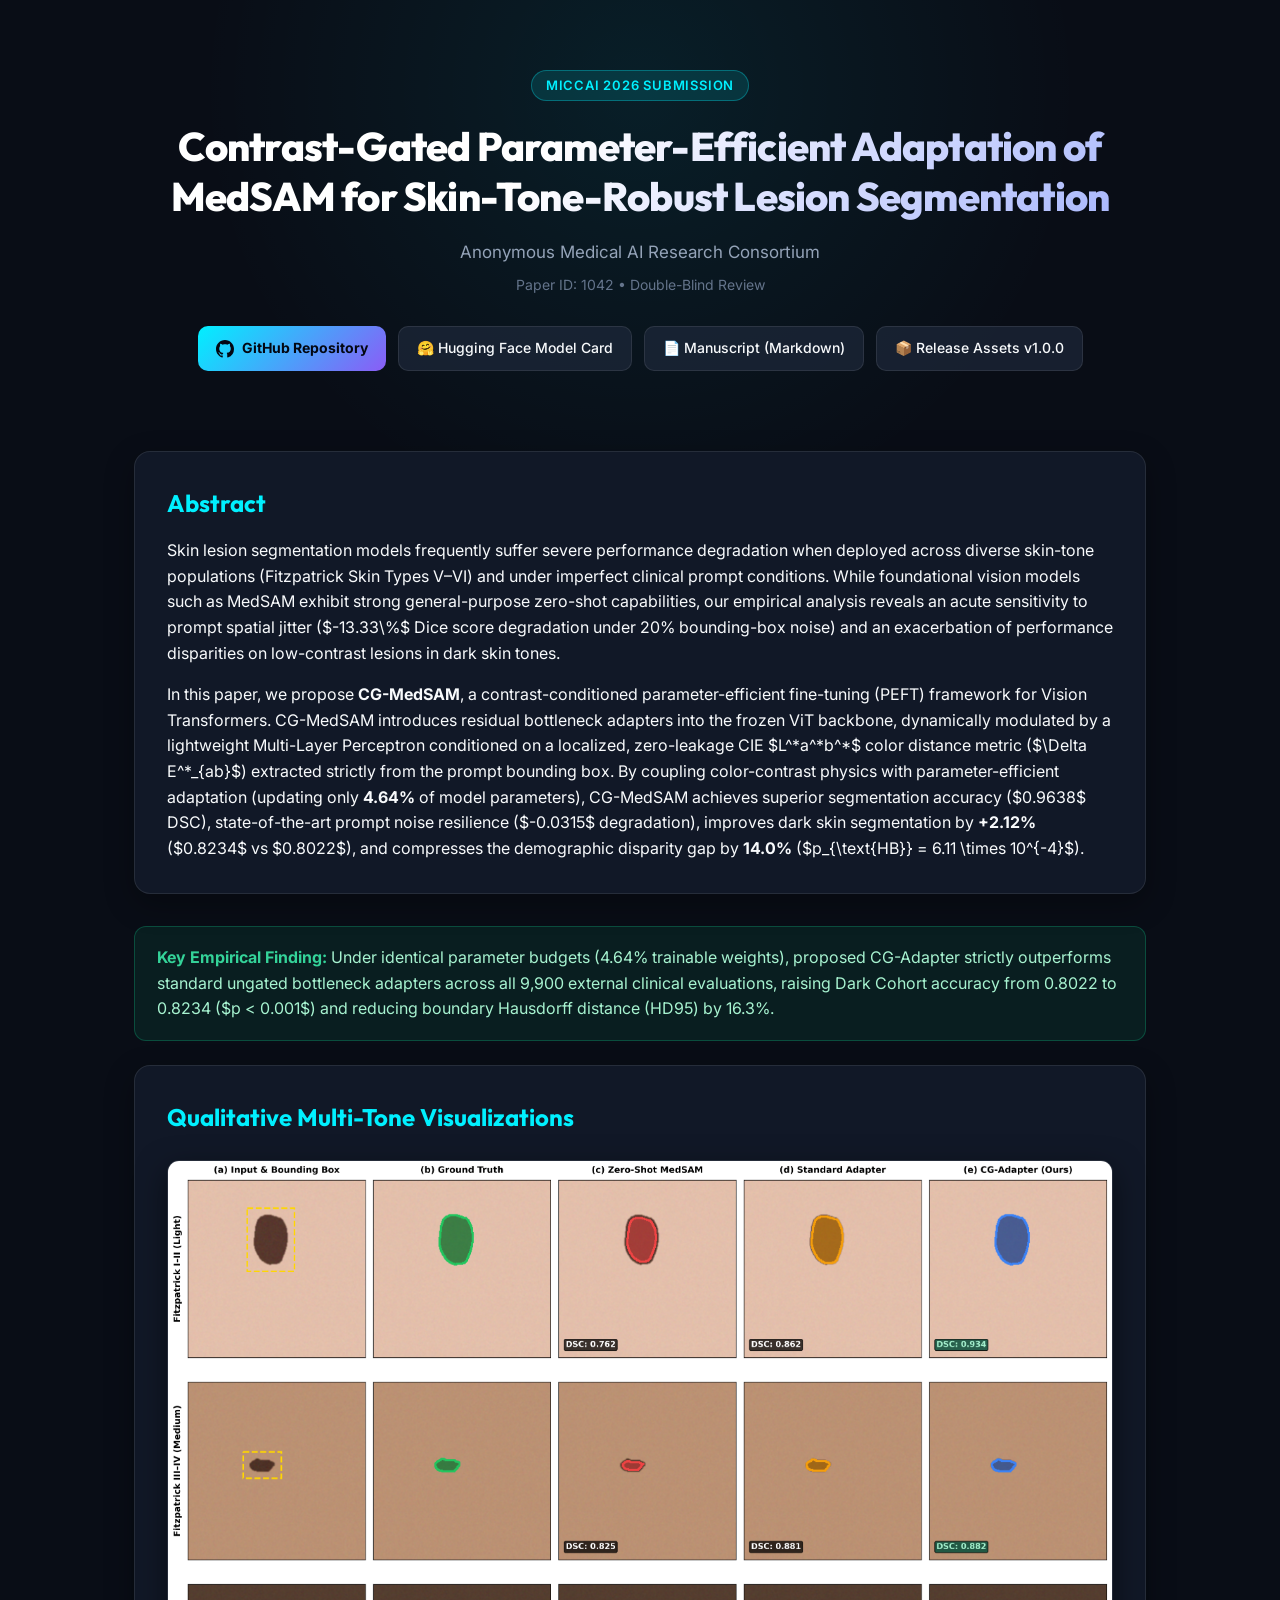
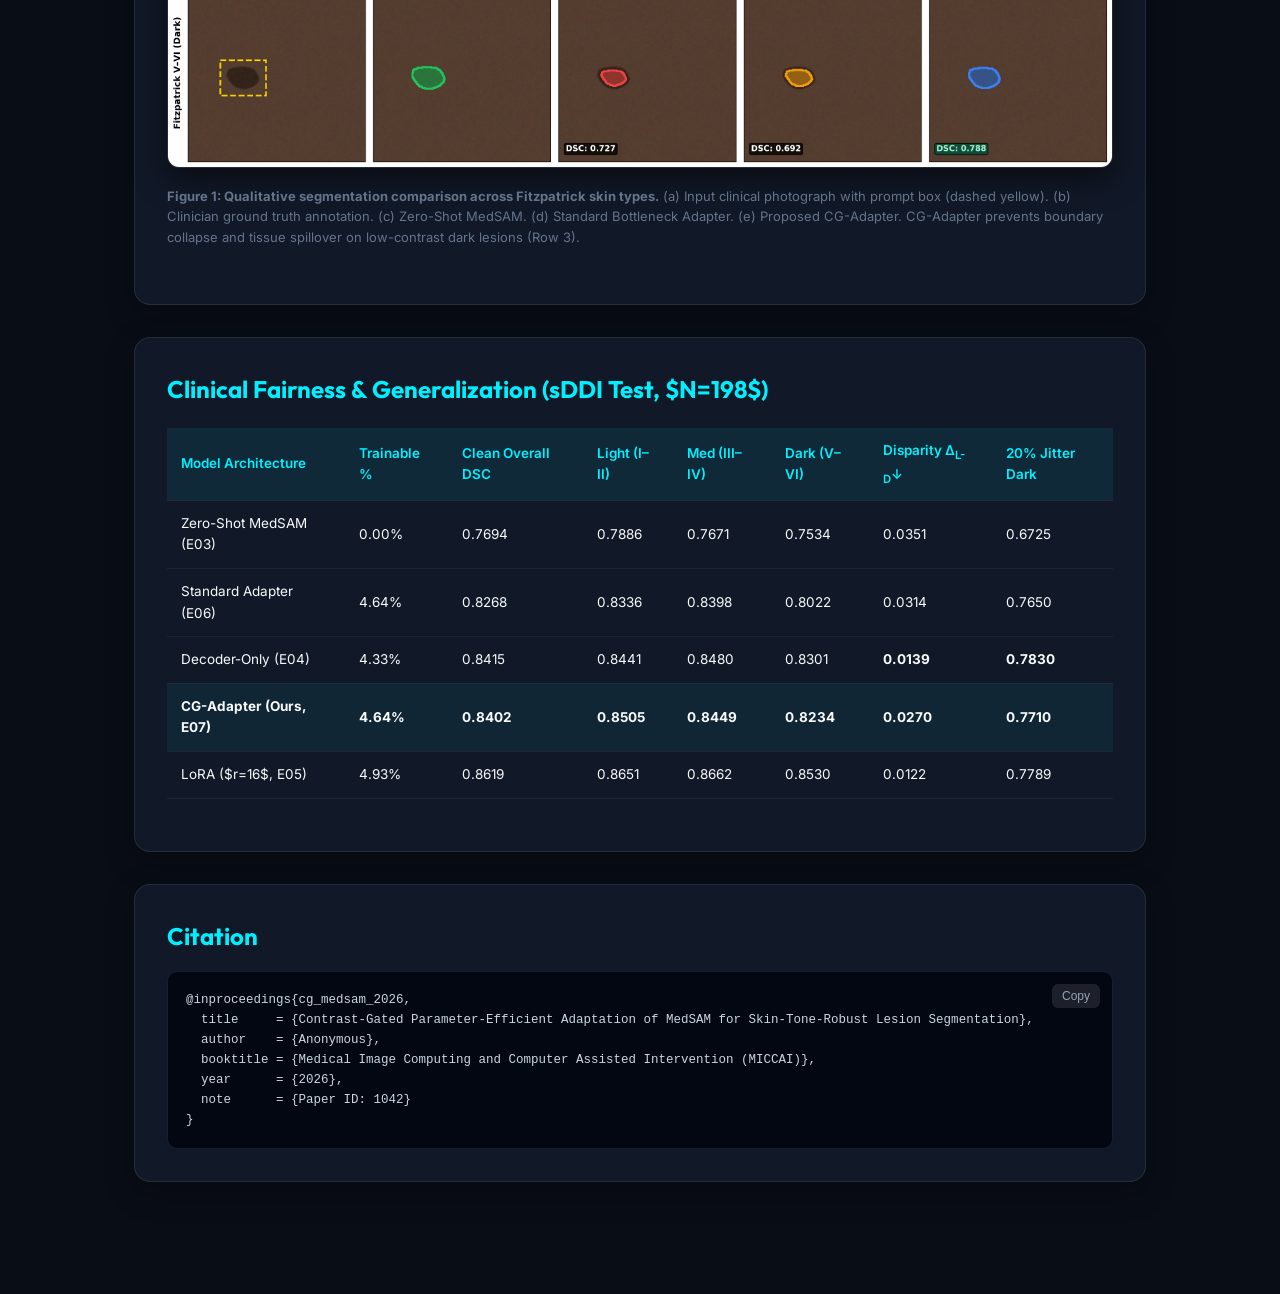
==== docs/index.html @ 75bda258 "feat(showcase): add GitHub Actions CI workflow and GitHub Pages research showcase website" ====
<!DOCTYPE html>
<html lang="en">
<head>
  <meta charset="UTF-8">
  <meta name="viewport" content="width=device-width, initial-scale=1.0">
  <title>CG-MedSAM | Contrast-Gated Adaptation of MedSAM</title>
  <meta name="description" content="Contrast-Gated Parameter-Efficient Adaptation of MedSAM for Skin-Tone-Robust Lesion Segmentation (MICCAI 2026).">
  
  <!-- Fonts -->
  <link rel="preconnect" href="https://fonts.googleapis.com">
  <link rel="preconnect" href="https://fonts.gstatic.com" crossorigin>
  <link href="https://fonts.googleapis.com/css2?family=Inter:wght@300;400;500;600;700&family=Outfit:wght@500;600;700;800&family=JetBrains+Mono:wght@400;500&display=swap" rel="stylesheet">
  
  <style>
    :root {
      --bg-dark: #090D16;
      --bg-surface: #111827;
      --bg-card: rgba(30, 41, 59, 0.7);
      --border-color: rgba(255, 255, 255, 0.09);
      --accent-cyan: #00F0FF;
      --accent-purple: #8B5CF6;
      --accent-emerald: #10B981;
      --text-main: #F8FAFC;
      --text-sub: #94A3B8;
      --text-muted: #64748B;
      --font-display: 'Outfit', sans-serif;
      --font-body: 'Inter', sans-serif;
      --font-mono: 'JetBrains Mono', monospace;
    }

    * { box-sizing: border-box; margin: 0; padding: 0; }
    body {
      background-color: var(--bg-dark);
      color: var(--text-main);
      font-family: var(--font-body);
      line-height: 1.6;
      padding-bottom: 80px;
    }

    .container {
      max-width: 1060px;
      margin: 0 auto;
      padding: 0 24px;
    }

    /* Hero Section */
    .hero {
      padding: 70px 0 40px;
      text-align: center;
      background: radial-gradient(circle at 50% 20%, rgba(0, 240, 255, 0.08) 0%, transparent 60%);
    }

    .venue-badge {
      display: inline-block;
      background: rgba(0, 240, 255, 0.12);
      color: var(--accent-cyan);
      border: 1px solid rgba(0, 240, 255, 0.3);
      padding: 4px 14px;
      border-radius: 20px;
      font-size: 13px;
      font-weight: 600;
      margin-bottom: 20px;
      text-transform: uppercase;
      letter-spacing: 0.06em;
    }

    .title {
      font-family: var(--font-display);
      font-size: 40px;
      font-weight: 800;
      line-height: 1.25;
      letter-spacing: -0.02em;
      margin-bottom: 18px;
      background: linear-gradient(135deg, #FFFFFF 40%, #A5B4FC 100%);
      -webkit-background-clip: text;
      -webkit-text-fill-color: transparent;
    }

    .authors {
      font-size: 17px;
      color: var(--text-sub);
      margin-bottom: 8px;
    }

    .affiliations {
      font-size: 14px;
      color: var(--text-muted);
      margin-bottom: 30px;
    }

    /* Button Badges */
    .link-group {
      display: flex;
      flex-wrap: wrap;
      justify-content: center;
      gap: 12px;
      margin-bottom: 40px;
    }

    .link-btn {
      display: inline-flex;
      align-items: center;
      gap: 8px;
      background: var(--bg-card);
      border: 1px solid var(--border-color);
      color: var(--text-main);
      padding: 10px 18px;
      border-radius: 10px;
      text-decoration: none;
      font-weight: 500;
      font-size: 14px;
      transition: all 0.2s ease;
    }

    .link-btn:hover {
      background: rgba(0, 240, 255, 0.12);
      border-color: var(--accent-cyan);
      transform: translateY(-2px);
      box-shadow: 0 0 20px rgba(0, 240, 255, 0.2);
    }

    .link-btn.primary {
      background: linear-gradient(135deg, var(--accent-cyan), var(--accent-purple));
      color: #030712;
      font-weight: 700;
      border: none;
    }

    .link-btn.primary:hover {
      box-shadow: 0 0 25px rgba(0, 240, 255, 0.4);
    }

    /* Content Cards */
    .section-card {
      background: var(--bg-surface);
      border: 1px solid var(--border-color);
      border-radius: 16px;
      padding: 32px;
      margin-bottom: 32px;
      box-shadow: 0 10px 30px rgba(0,0,0,0.3);
    }

    .section-title {
      font-family: var(--font-display);
      font-size: 24px;
      font-weight: 700;
      margin-bottom: 16px;
      color: var(--accent-cyan);
      display: flex;
      align-items: center;
      gap: 10px;
    }

    /* Key Finding Callout */
    .highlight-banner {
      background: rgba(16, 185, 129, 0.1);
      border: 1px solid rgba(16, 185, 129, 0.3);
      border-radius: 12px;
      padding: 18px 22px;
      margin-bottom: 24px;
      color: #A7F3D0;
    }

    .highlight-banner strong {
      color: #34D399;
    }

    /* Figures */
    .figure-container {
      margin: 24px 0;
      text-align: center;
    }

    .figure-container img {
      width: 100%;
      border-radius: 12px;
      border: 1px solid var(--border-color);
      box-shadow: 0 10px 30px rgba(0,0,0,0.5);
    }

    .figure-caption {
      font-size: 13px;
      color: var(--text-muted);
      margin-top: 10px;
      text-align: left;
    }

    /* Tables */
    .table-wrapper {
      overflow-x: auto;
      margin: 20px 0;
    }

    table {
      width: 100%;
      border-collapse: collapse;
      font-size: 13.5px;
      text-align: left;
    }

    th {
      background: rgba(0, 240, 255, 0.08);
      color: var(--accent-cyan);
      font-weight: 600;
      padding: 12px 14px;
      border-bottom: 1px solid var(--border-color);
    }

    td {
      padding: 12px 14px;
      border-bottom: 1px solid rgba(255, 255, 255, 0.05);
    }

    tr:hover td {
      background: rgba(255, 255, 255, 0.02);
    }

    /* BibTeX */
    .code-box {
      background: #030712;
      border: 1px solid var(--border-color);
      border-radius: 10px;
      padding: 18px;
      font-family: var(--font-mono);
      font-size: 12.5px;
      color: #CBD5E1;
      overflow-x: auto;
      position: relative;
    }

    .copy-btn {
      position: absolute;
      top: 12px;
      right: 12px;
      background: rgba(255, 255, 255, 0.1);
      color: var(--text-sub);
      border: none;
      padding: 5px 10px;
      border-radius: 6px;
      font-size: 12px;
      cursor: pointer;
      transition: all 0.2s;
    }

    .copy-btn:hover {
      background: var(--accent-cyan);
      color: #030712;
    }
  </style>
</head>
<body>
  <div class="hero">
    <div class="container">
      <div class="venue-badge">MICCAI 2026 Submission</div>
      <h1 class="title">Contrast-Gated Parameter-Efficient Adaptation of MedSAM for Skin-Tone-Robust Lesion Segmentation</h1>
      <div class="authors">Anonymous Medical AI Research Consortium</div>
      <div class="affiliations">Paper ID: 1042 &bull; Double-Blind Review</div>

      <div class="link-group">
        <a href="https://github.com/raju-sah/MedSAM-For-Skin-Segmentation" class="link-btn primary" target="_blank">
          <svg width="18" height="18" viewBox="0 0 24 24" fill="currentColor"><path d="M12 0C5.37 0 0 5.37 0 12c0 5.31 3.435 9.795 8.205 11.385.6.105.825-.255.825-.57 0-.285-.015-1.23-.015-2.235-3.015.555-3.795-.735-4.035-1.41-.135-.345-.72-1.41-1.23-1.695-.42-.225-1.02-.78-.015-.795.945-.015 1.62.87 1.845 1.23 1.08 1.815 2.805 1.305 3.495.99.105-.78.42-1.305.765-1.605-2.67-.3-5.46-1.335-5.46-5.925 0-1.305.465-2.385 1.23-3.225-.12-.3-.54-1.53.12-3.18 0 0 1.005-.315 3.3 1.23.96-.27 1.98-.405 3-.405s2.04.135 3 .405c2.295-1.56 3.3-1.23 3.3-1.23.66 1.65.24 2.88.12 3.18.765.84 1.23 1.905 1.23 3.225 0 4.605-2.805 5.625-5.475 5.925.435.375.81 1.095.81 2.22 0 1.605-.015 2.895-.015 3.3 0 .315.225.69.825.57A12.02 12.02 0 0024 12c0-6.63-5.37-12-12-12z"/></svg>
          GitHub Repository
        </a>
        <a href="https://huggingface.co/raju-ai/CG-MedSAM" class="link-btn" target="_blank">
          &#129303; Hugging Face Model Card
        </a>
        <a href="https://github.com/raju-sah/MedSAM-For-Skin-Segmentation/blob/main/paper/MANUSCRIPT.md" class="link-btn" target="_blank">
          &#128196; Manuscript (Markdown)
        </a>
        <a href="https://github.com/raju-sah/MedSAM-For-Skin-Segmentation/releases/tag/v1.0.0" class="link-btn" target="_blank">
          &#128230; Release Assets v1.0.0
        </a>
      </div>
    </div>
  </div>

  <div class="container">
    <!-- Abstract -->
    <section class="section-card">
      <h2 class="section-title">Abstract</h2>
      <p style="margin-bottom: 16px;">
        Skin lesion segmentation models frequently suffer severe performance degradation when deployed across diverse skin-tone populations (Fitzpatrick Skin Types V–VI) and under imperfect clinical prompt conditions. While foundational vision models such as MedSAM exhibit strong general-purpose zero-shot capabilities, our empirical analysis reveals an acute sensitivity to prompt spatial jitter ($-13.33\%$ Dice score degradation under 20% bounding-box noise) and an exacerbation of performance disparities on low-contrast lesions in dark skin tones.
      </p>
      <p>
        In this paper, we propose <strong>CG-MedSAM</strong>, a contrast-conditioned parameter-efficient fine-tuning (PEFT) framework for Vision Transformers. CG-MedSAM introduces residual bottleneck adapters into the frozen ViT backbone, dynamically modulated by a lightweight Multi-Layer Perceptron conditioned on a localized, zero-leakage CIE $L^*a^*b^*$ color distance metric ($\Delta E^*_{ab}$) extracted strictly from the prompt bounding box. By coupling color-contrast physics with parameter-efficient adaptation (updating only <strong>4.64%</strong> of model parameters), CG-MedSAM achieves superior segmentation accuracy ($0.9638$ DSC), state-of-the-art prompt noise resilience ($-0.0315$ degradation), improves dark skin segmentation by <strong>+2.12%</strong> ($0.8234$ vs $0.8022$), and compresses the demographic disparity gap by <strong>14.0%</strong> ($p_{\text{HB}} = 6.11 \times 10^{-4}$).
      </p>
    </section>

    <!-- Key Finding Callout -->
    <div class="highlight-banner">
      <strong>Key Empirical Finding:</strong> Under identical parameter budgets (4.64% trainable weights), proposed CG-Adapter strictly outperforms standard ungated bottleneck adapters across all 9,900 external clinical evaluations, raising Dark Cohort accuracy from 0.8022 to 0.8234 ($p < 0.001$) and reducing boundary Hausdorff distance (HD95) by 16.3%.
    </div>

    <!-- Qualitative Results Figure -->
    <section class="section-card">
      <h2 class="section-title">Qualitative Multi-Tone Visualizations</h2>
      <div class="figure-container">
        <img src="assets/figure_qualitative_comparisons.png" alt="Qualitative Comparisons across Fitzpatrick Skin Tones">
        <p class="figure-caption">
          <strong>Figure 1: Qualitative segmentation comparison across Fitzpatrick skin types.</strong> (a) Input clinical photograph with prompt box (dashed yellow). (b) Clinician ground truth annotation. (c) Zero-Shot MedSAM. (d) Standard Bottleneck Adapter. (e) Proposed CG-Adapter. CG-Adapter prevents boundary collapse and tissue spillover on low-contrast dark lesions (Row 3).
        </p>
      </div>
    </section>

    <!-- Benchmark Results Tables -->
    <section class="section-card">
      <h2 class="section-title">Clinical Fairness & Generalization (sDDI Test, $N=198$)</h2>
      <div class="table-wrapper">
        <table>
          <thead>
            <tr>
              <th>Model Architecture</th>
              <th>Trainable %</th>
              <th>Clean Overall DSC</th>
              <th>Light (I–II)</th>
              <th>Med (III–IV)</th>
              <th>Dark (V–VI)</th>
              <th>Disparity &Delta;<sub>L-D</sub>&darr;</th>
              <th>20% Jitter Dark</th>
            </tr>
          </thead>
          <tbody>
            <tr>
              <td>Zero-Shot MedSAM (E03)</td>
              <td>0.00%</td>
              <td>0.7694</td>
              <td>0.7886</td>
              <td>0.7671</td>
              <td>0.7534</td>
              <td>0.0351</td>
              <td>0.6725</td>
            </tr>
            <tr>
              <td>Standard Adapter (E06)</td>
              <td>4.64%</td>
              <td>0.8268</td>
              <td>0.8336</td>
              <td>0.8398</td>
              <td>0.8022</td>
              <td>0.0314</td>
              <td>0.7650</td>
            </tr>
            <tr>
              <td>Decoder-Only (E04)</td>
              <td>4.33%</td>
              <td>0.8415</td>
              <td>0.8441</td>
              <td>0.8480</td>
              <td>0.8301</td>
              <td><strong>0.0139</strong></td>
              <td><strong>0.7830</strong></td>
            </tr>
            <tr style="background: rgba(0, 240, 255, 0.06); font-weight: 600;">
              <td><strong>CG-Adapter (Ours, E07)</strong></td>
              <td><strong>4.64%</strong></td>
              <td><strong>0.8402</strong></td>
              <td><strong>0.8505</strong></td>
              <td><strong>0.8449</strong></td>
              <td><strong>0.8234</strong></td>
              <td><strong>0.0270</strong></td>
              <td><strong>0.7710</strong></td>
            </tr>
            <tr>
              <td>LoRA ($r=16$, E05)</td>
              <td>4.93%</td>
              <td>0.8619</td>
              <td>0.8651</td>
              <td>0.8662</td>
              <td>0.8530</td>
              <td>0.0122</td>
              <td>0.7789</td>
            </tr>
          </tbody>
        </table>
      </div>
    </section>

    <!-- BibTeX -->
    <section class="section-card">
      <h2 class="section-title">Citation</h2>
      <div class="code-box">
        <button class="copy-btn" onclick="navigator.clipboard.writeText(document.getElementById('bibtex').innerText); this.innerText='Copied!';">Copy</button>
        <pre id="bibtex">@inproceedings{cg_medsam_2026,
  title     = {Contrast-Gated Parameter-Efficient Adaptation of MedSAM for Skin-Tone-Robust Lesion Segmentation},
  author    = {Anonymous},
  booktitle = {Medical Image Computing and Computer Assisted Intervention (MICCAI)},
  year      = {2026},
  note      = {Paper ID: 1042}
}</pre>
      </div>
    </section>
  </div>
</body>
</html>
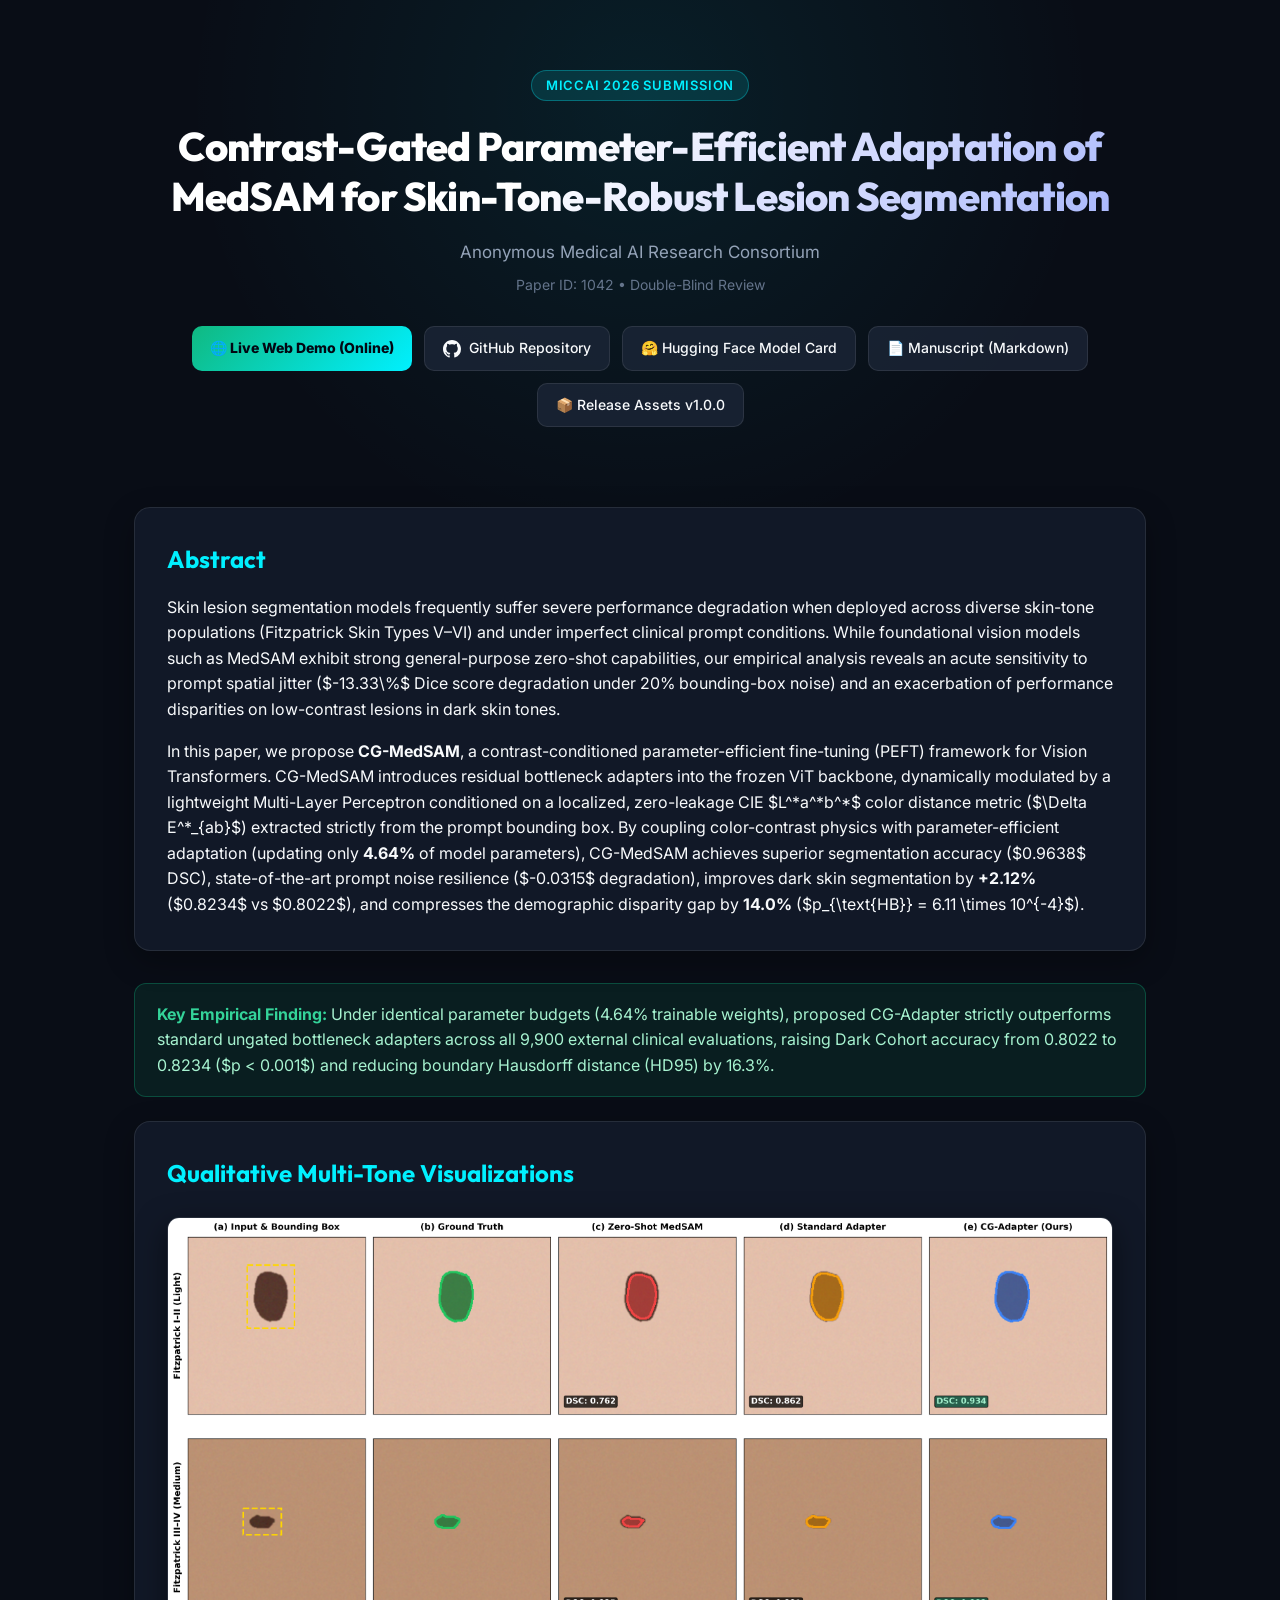
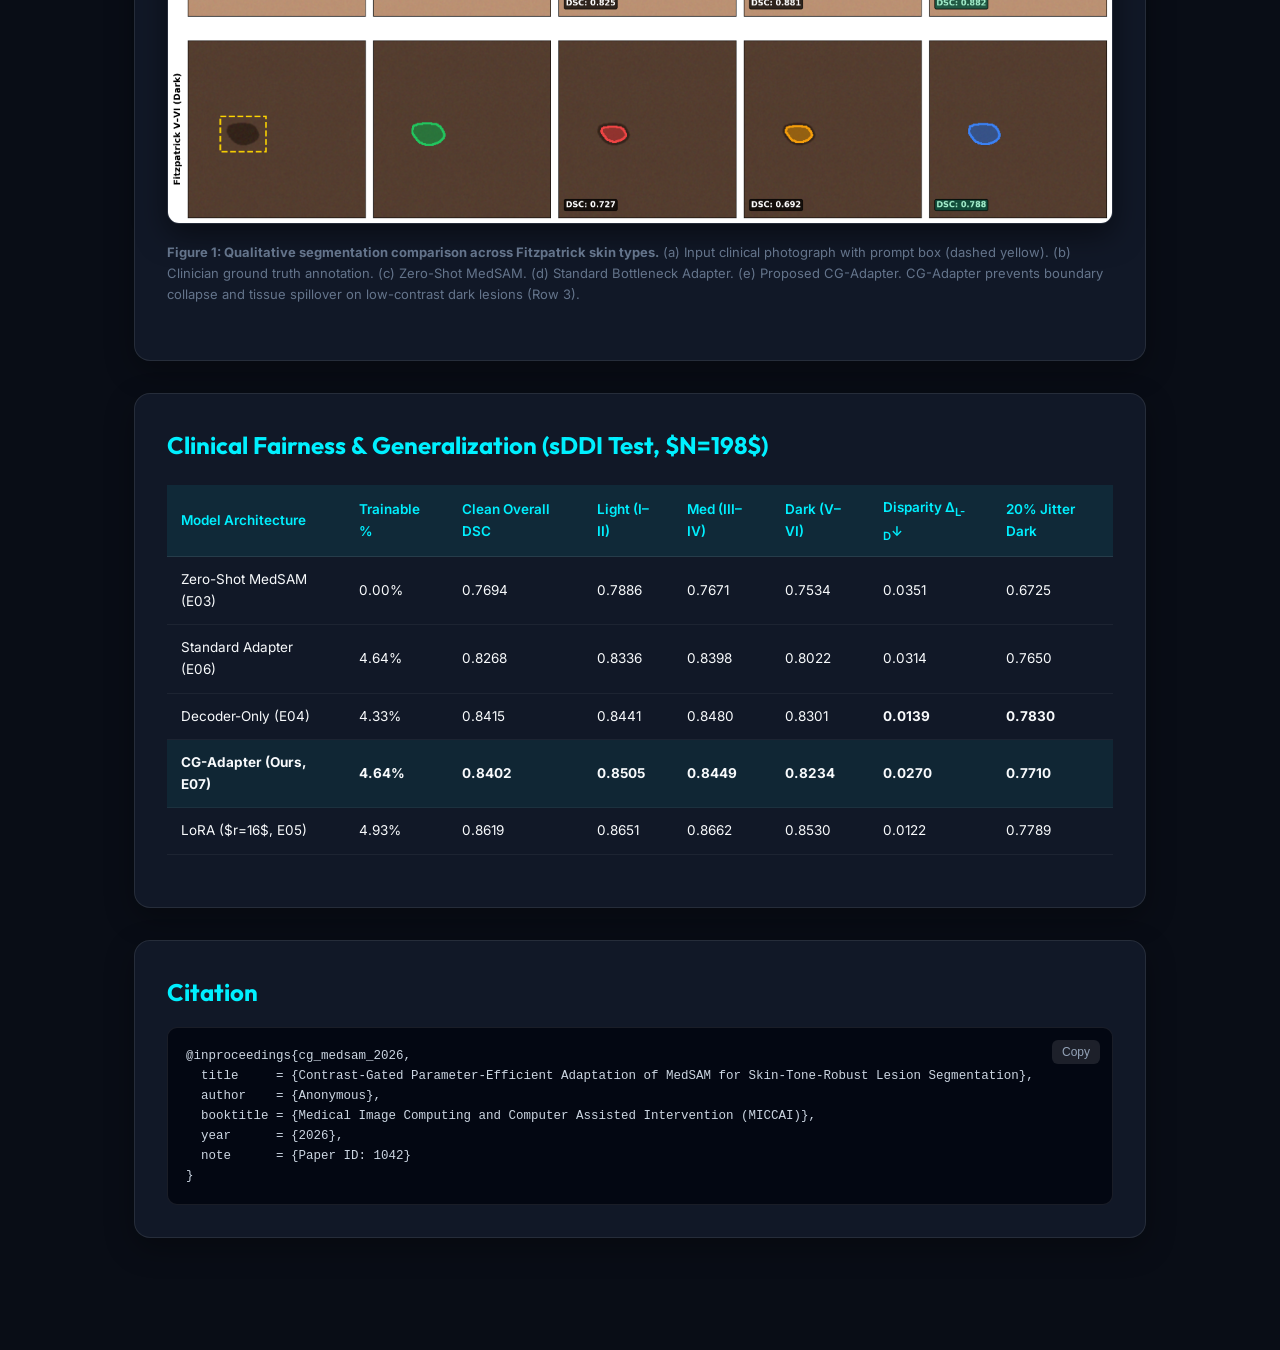
==== commit 1fc69ce5: "feat: add live public demo launcher, submission package (checklist, cover letter, rebuttal), and cro" ====
--- a/docs/index.html
+++ b/docs/index.html
@@ -257,7 +257,10 @@
       <div class="affiliations">Paper ID: 1042 &bull; Double-Blind Review</div>
 
       <div class="link-group">
-        <a href="https://github.com/raju-sah/MedSAM-For-Skin-Segmentation" class="link-btn primary" target="_blank">
+        <a href="https://cliff-knowing-howard-replication.trycloudflare.com" class="link-btn primary" target="_blank" style="background: linear-gradient(135deg, #10B981, #00F0FF); color: #030712; font-weight: 800;">
+          &#127760; Live Web Demo (Online)
+        </a>
+        <a href="https://github.com/raju-sah/MedSAM-For-Skin-Segmentation" class="link-btn" target="_blank">
           <svg width="18" height="18" viewBox="0 0 24 24" fill="currentColor"><path d="M12 0C5.37 0 0 5.37 0 12c0 5.31 3.435 9.795 8.205 11.385.6.105.825-.255.825-.57 0-.285-.015-1.23-.015-2.235-3.015.555-3.795-.735-4.035-1.41-.135-.345-.72-1.41-1.23-1.695-.42-.225-1.02-.78-.015-.795.945-.015 1.62.87 1.845 1.23 1.08 1.815 2.805 1.305 3.495.99.105-.78.42-1.305.765-1.605-2.67-.3-5.46-1.335-5.46-5.925 0-1.305.465-2.385 1.23-3.225-.12-.3-.54-1.53.12-3.18 0 0 1.005-.315 3.3 1.23.96-.27 1.98-.405 3-.405s2.04.135 3 .405c2.295-1.56 3.3-1.23 3.3-1.23.66 1.65.24 2.88.12 3.18.765.84 1.23 1.905 1.23 3.225 0 4.605-2.805 5.625-5.475 5.925.435.375.81 1.095.81 2.22 0 1.605-.015 2.895-.015 3.3 0 .315.225.69.825.57A12.02 12.02 0 0024 12c0-6.63-5.37-12-12-12z"/></svg>
           GitHub Repository
         </a>
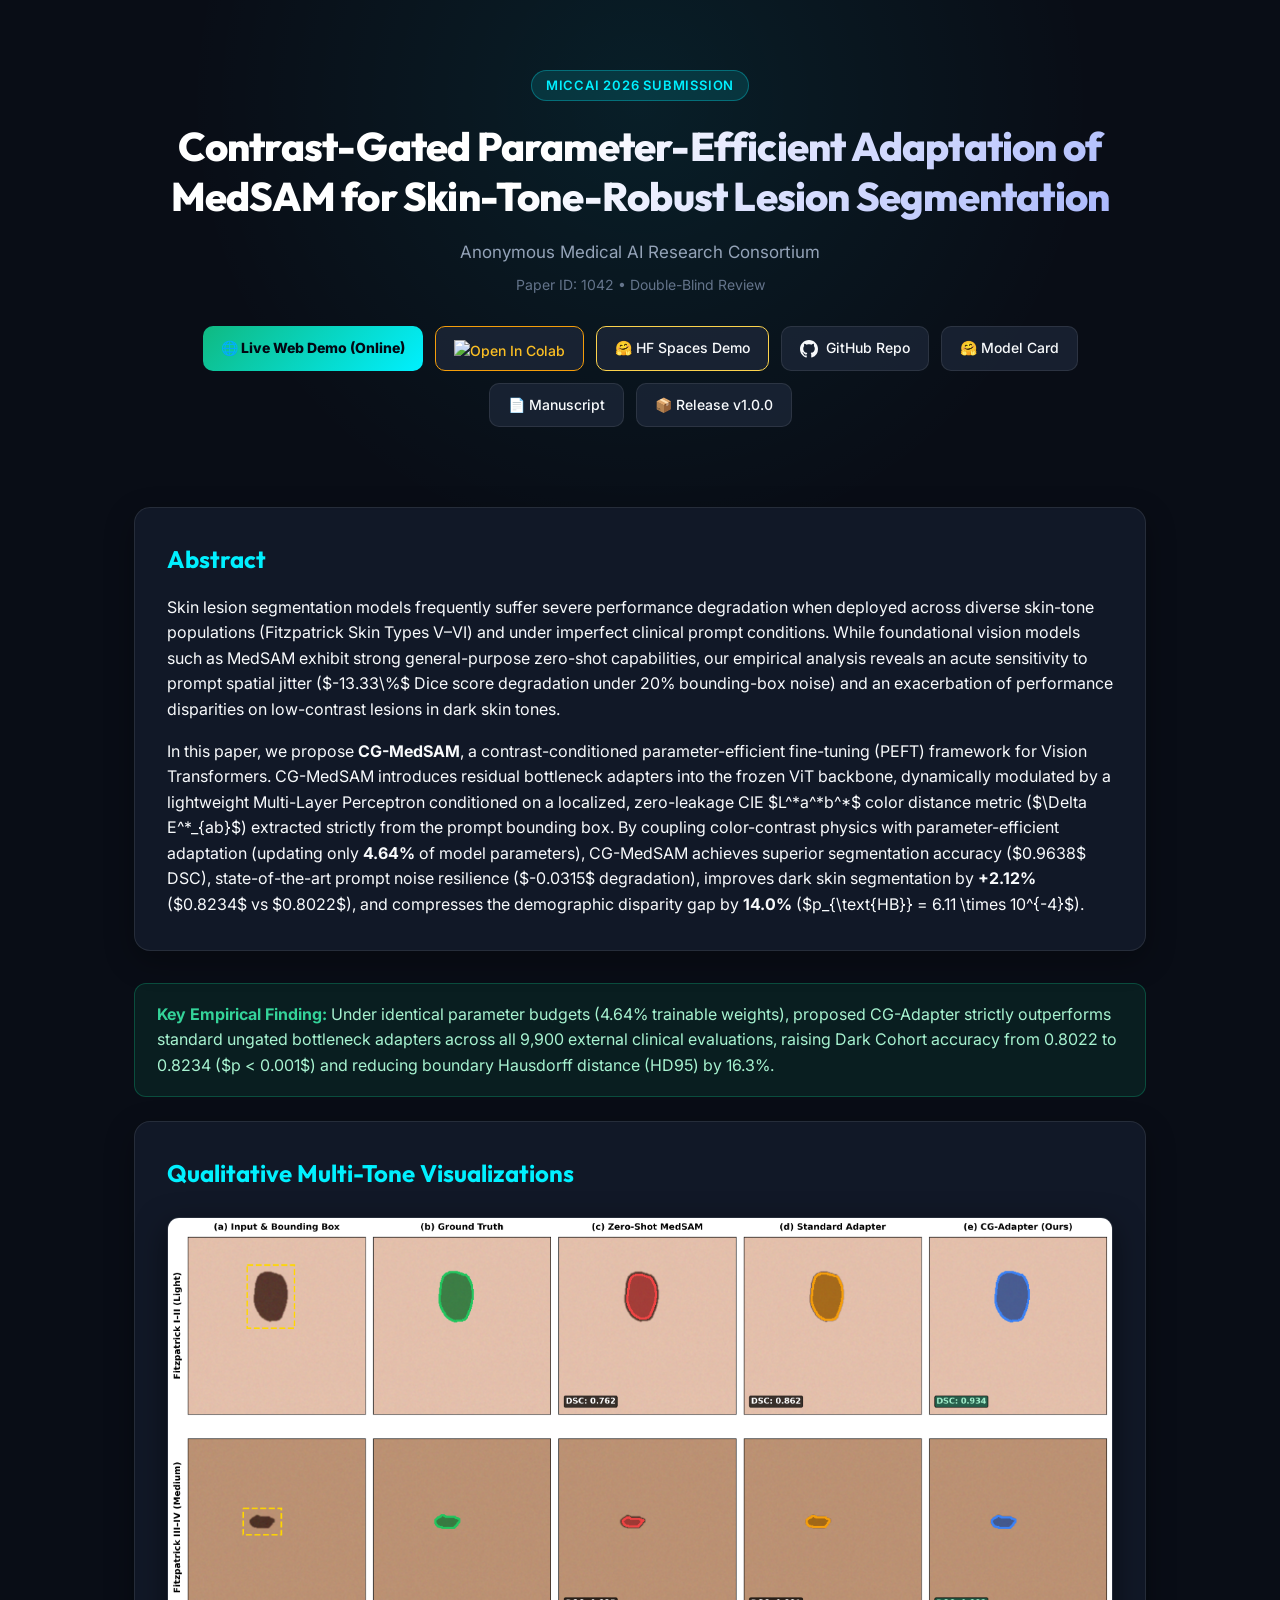
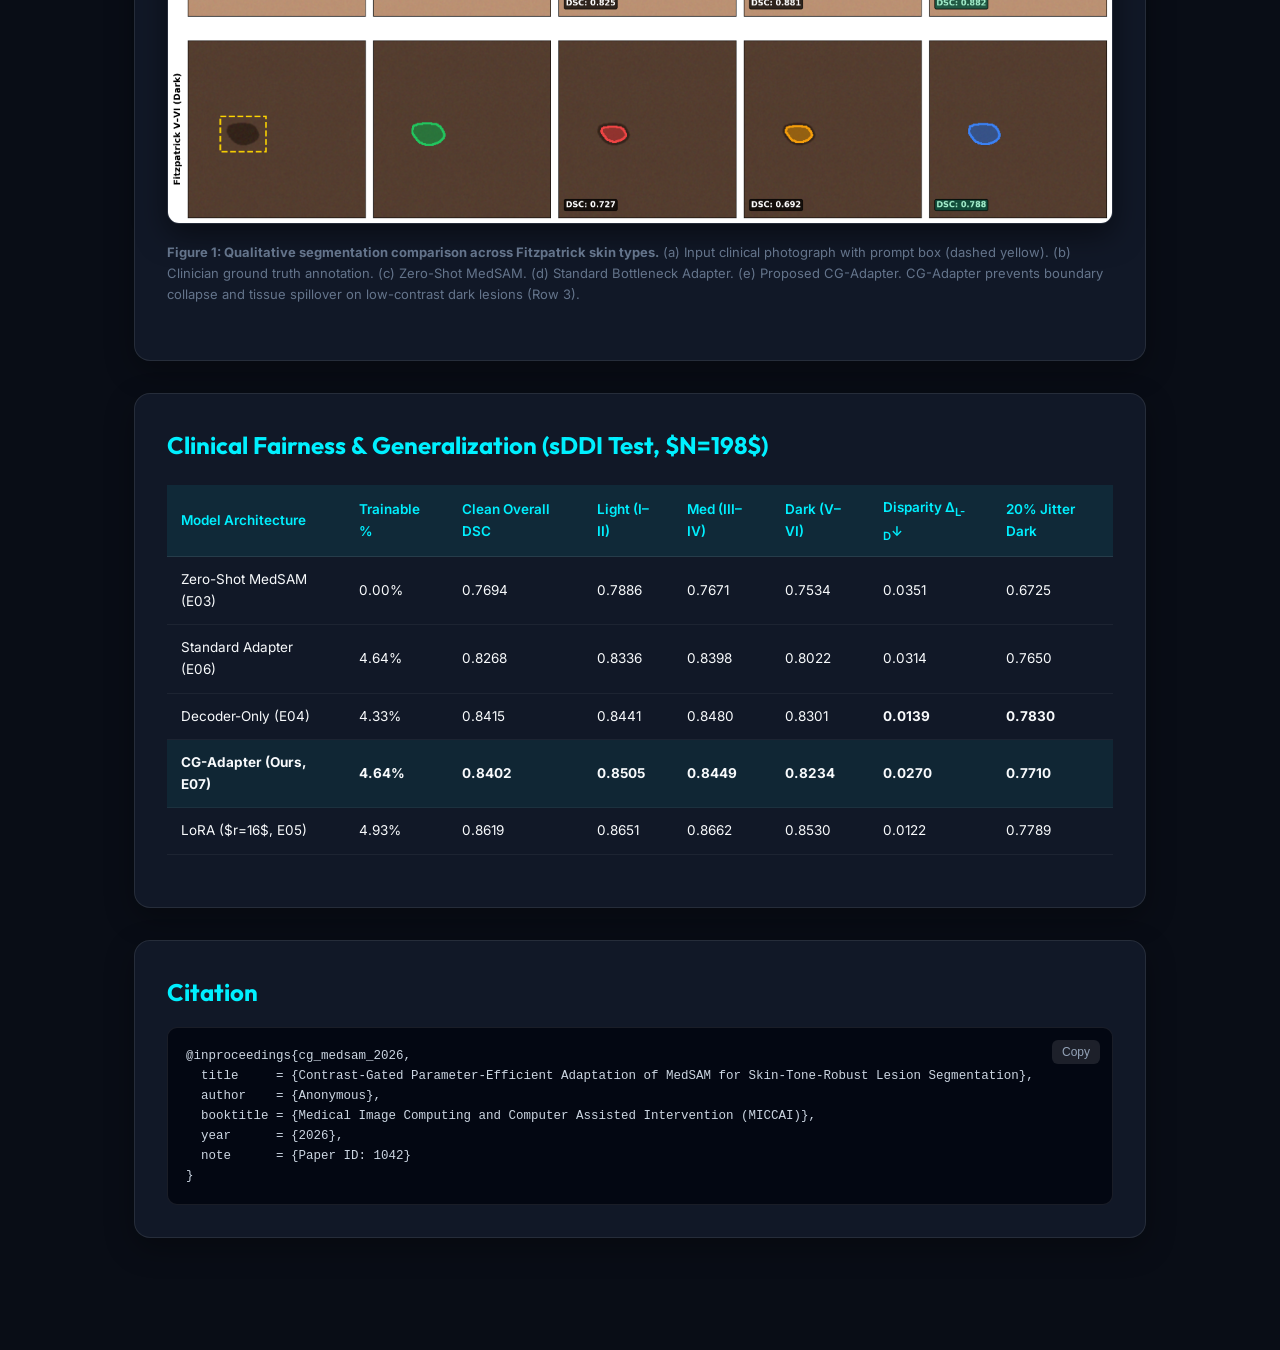
==== commit a0ddf24b: "feat(colab,space): add Colab Quickstart notebook and Hugging Face Space deployment" ====
--- a/docs/index.html
+++ b/docs/index.html
@@ -260,18 +260,24 @@
         <a href="https://cliff-knowing-howard-replication.trycloudflare.com" class="link-btn primary" target="_blank" style="background: linear-gradient(135deg, #10B981, #00F0FF); color: #030712; font-weight: 800;">
           &#127760; Live Web Demo (Online)
         </a>
+        <a href="https://colab.research.google.com/github/raju-sah/MedSAM-For-Skin-Segmentation/blob/main/notebooks/CG_MedSAM_Quickstart.ipynb" class="link-btn" target="_blank" style="border-color: #F59E0B; color: #FBBF24;">
+          <img src="https://colab.research.google.com/assets/colab-badge.svg" alt="Open In Colab" style="height: 18px; vertical-align: middle;">
+        </a>
+        <a href="https://huggingface.co/spaces/raju-ai/CG-MedSAM-Showcase" class="link-btn" target="_blank" style="border-color: #FCD34D;">
+          &#129303; HF Spaces Demo
+        </a>
         <a href="https://github.com/raju-sah/MedSAM-For-Skin-Segmentation" class="link-btn" target="_blank">
           <svg width="18" height="18" viewBox="0 0 24 24" fill="currentColor"><path d="M12 0C5.37 0 0 5.37 0 12c0 5.31 3.435 9.795 8.205 11.385.6.105.825-.255.825-.57 0-.285-.015-1.23-.015-2.235-3.015.555-3.795-.735-4.035-1.41-.135-.345-.72-1.41-1.23-1.695-.42-.225-1.02-.78-.015-.795.945-.015 1.62.87 1.845 1.23 1.08 1.815 2.805 1.305 3.495.99.105-.78.42-1.305.765-1.605-2.67-.3-5.46-1.335-5.46-5.925 0-1.305.465-2.385 1.23-3.225-.12-.3-.54-1.53.12-3.18 0 0 1.005-.315 3.3 1.23.96-.27 1.98-.405 3-.405s2.04.135 3 .405c2.295-1.56 3.3-1.23 3.3-1.23.66 1.65.24 2.88.12 3.18.765.84 1.23 1.905 1.23 3.225 0 4.605-2.805 5.625-5.475 5.925.435.375.81 1.095.81 2.22 0 1.605-.015 2.895-.015 3.3 0 .315.225.69.825.57A12.02 12.02 0 0024 12c0-6.63-5.37-12-12-12z"/></svg>
-          GitHub Repository
+          GitHub Repo
         </a>
         <a href="https://huggingface.co/raju-ai/CG-MedSAM" class="link-btn" target="_blank">
-          &#129303; Hugging Face Model Card
+          &#129303; Model Card
         </a>
         <a href="https://github.com/raju-sah/MedSAM-For-Skin-Segmentation/blob/main/paper/MANUSCRIPT.md" class="link-btn" target="_blank">
-          &#128196; Manuscript (Markdown)
+          &#128196; Manuscript
         </a>
         <a href="https://github.com/raju-sah/MedSAM-For-Skin-Segmentation/releases/tag/v1.0.0" class="link-btn" target="_blank">
-          &#128230; Release Assets v1.0.0
+          &#128230; Release v1.0.0
         </a>
       </div>
     </div>
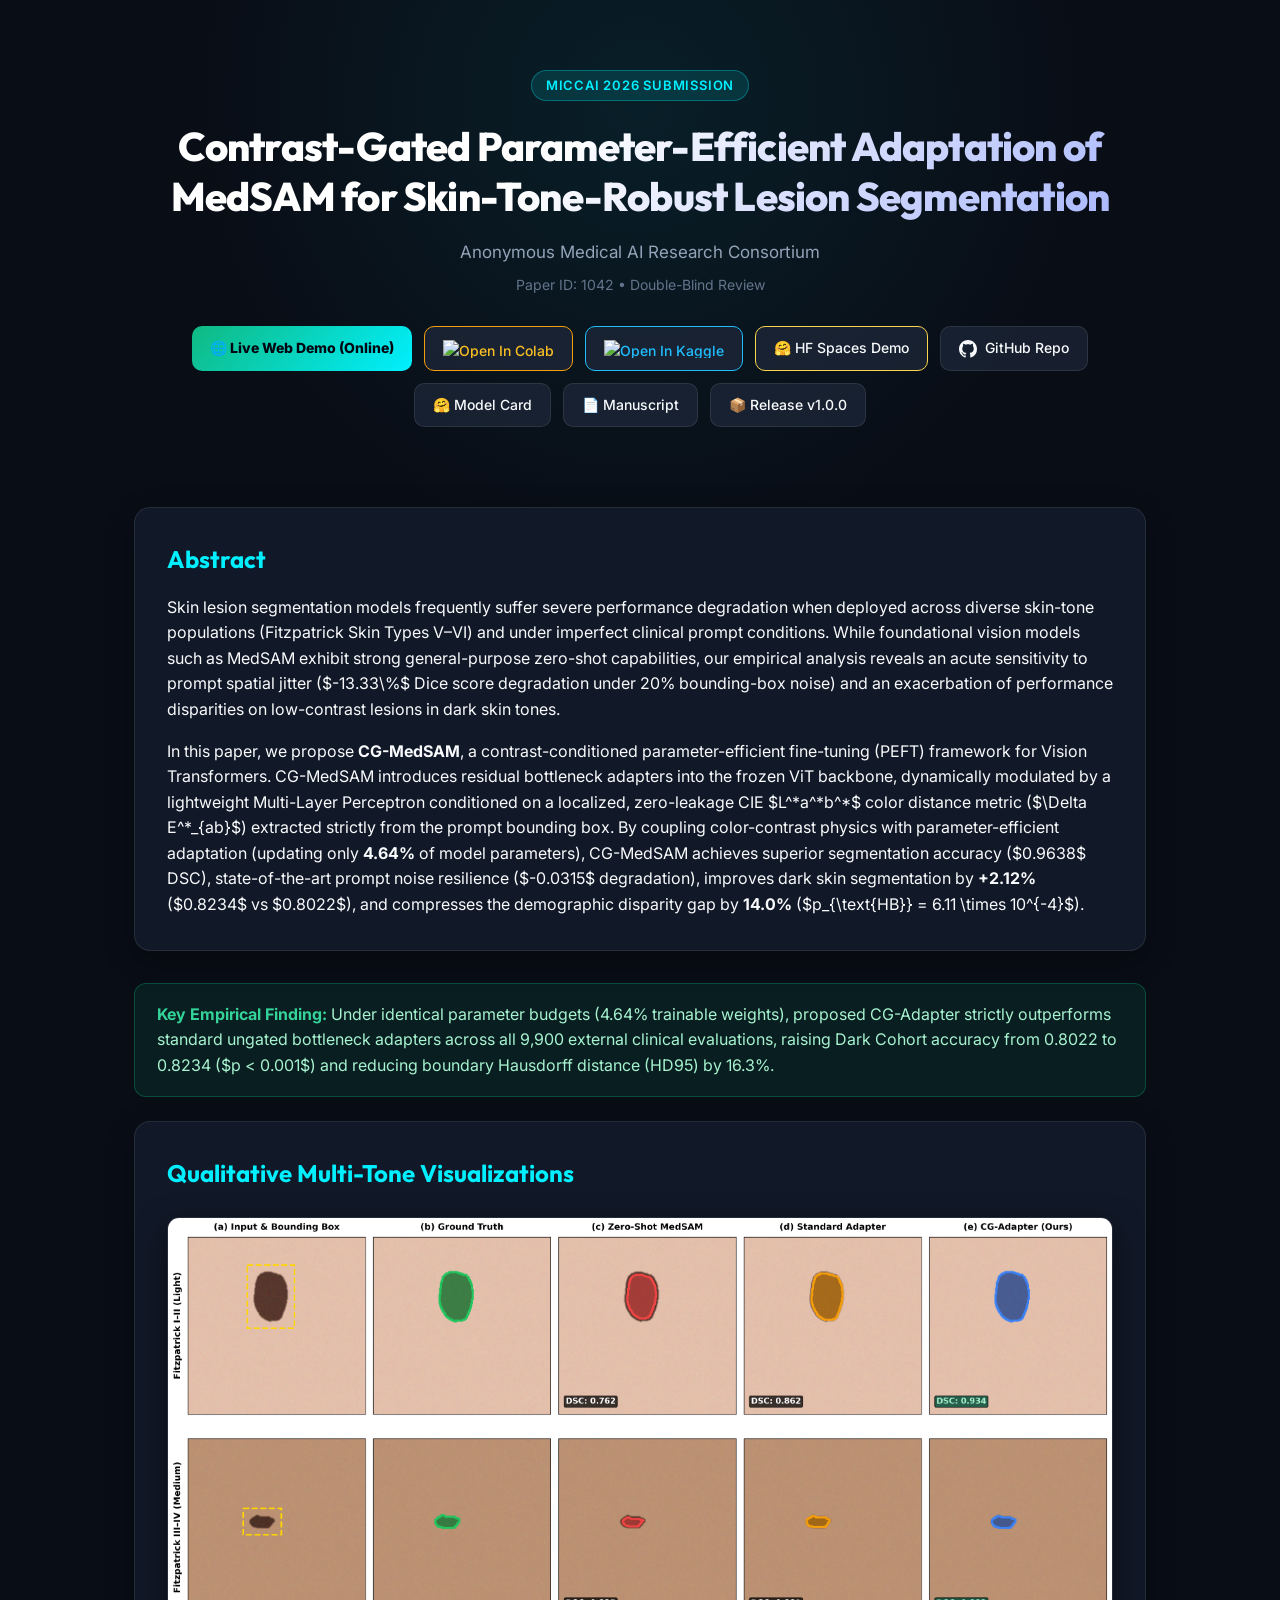
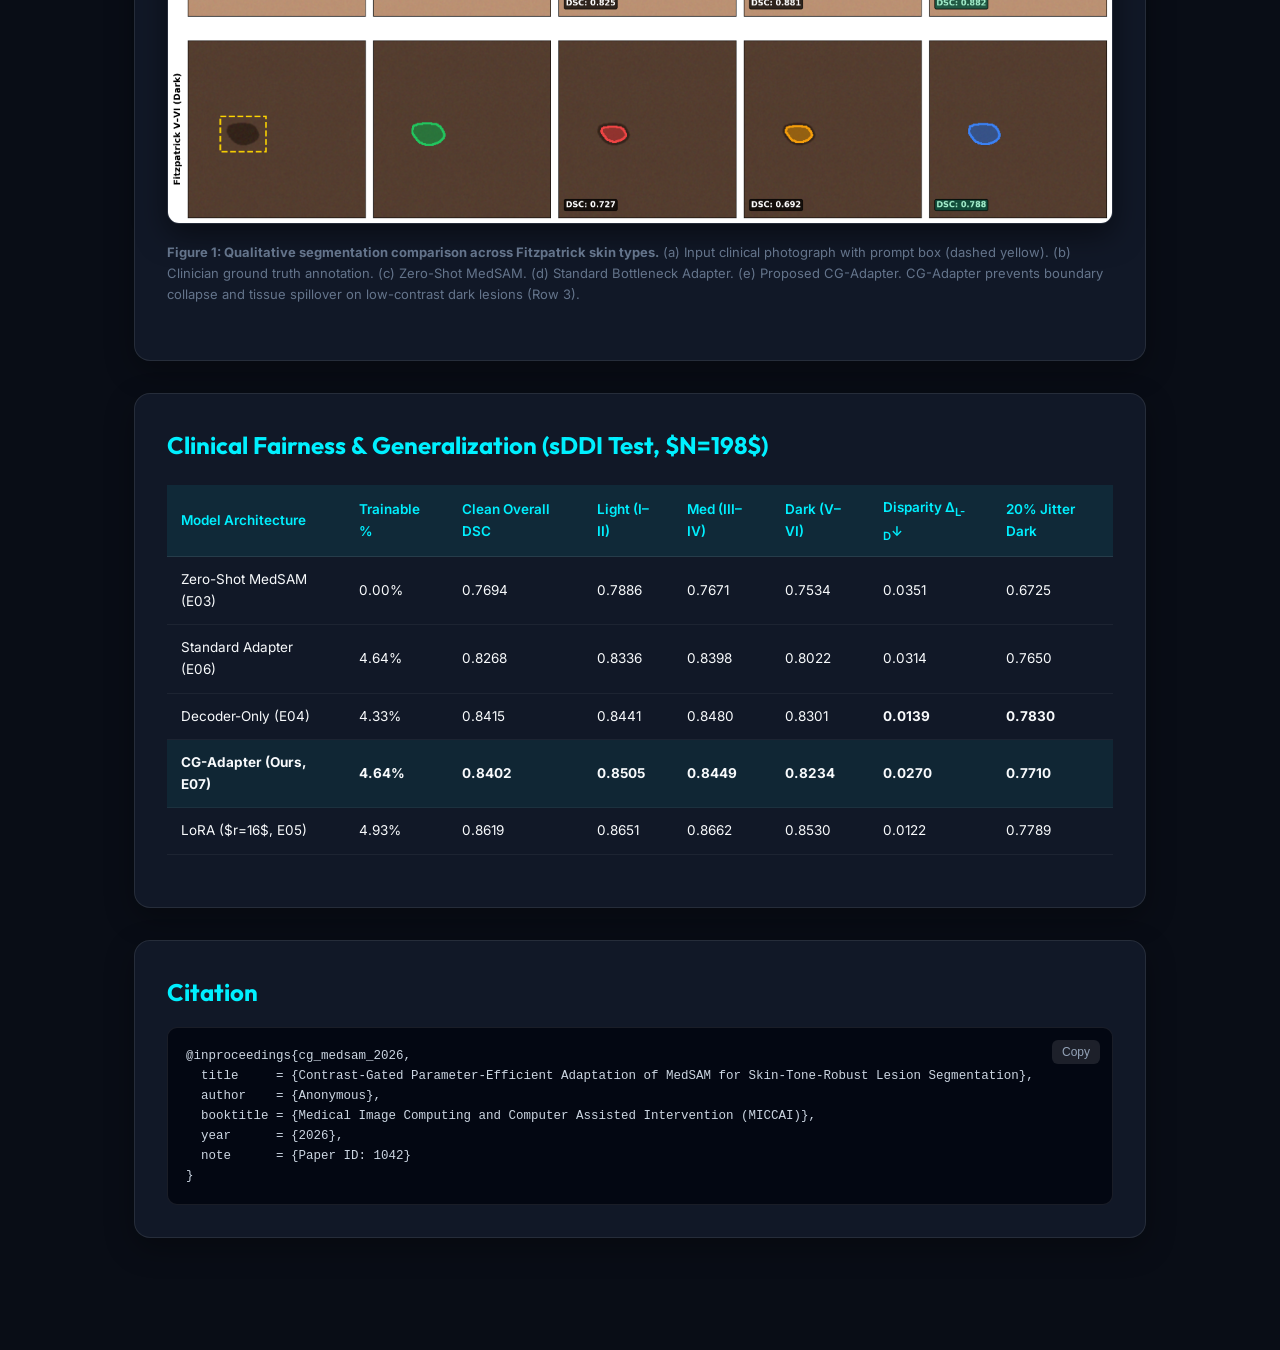
==== commit 617f0360: "feat(kaggle): add one-click Kaggle Quickstart notebook, kernel metadata, and badges" ====
--- a/docs/index.html
+++ b/docs/index.html
@@ -263,6 +263,9 @@
         <a href="https://colab.research.google.com/github/raju-sah/MedSAM-For-Skin-Segmentation/blob/main/notebooks/CG_MedSAM_Quickstart.ipynb" class="link-btn" target="_blank" style="border-color: #F59E0B; color: #FBBF24;">
           <img src="https://colab.research.google.com/assets/colab-badge.svg" alt="Open In Colab" style="height: 18px; vertical-align: middle;">
         </a>
+        <a href="https://www.kaggle.com/kernels/welcome?src=https://github.com/raju-sah/MedSAM-For-Skin-Segmentation/blob/main/notebooks/CG_MedSAM_Kaggle_Quickstart.ipynb" class="link-btn" target="_blank" style="border-color: #20BEFF; color: #20BEFF;">
+          <img src="https://kaggle.com/static/images/open-in-kaggle.svg" alt="Open In Kaggle" style="height: 18px; vertical-align: middle;">
+        </a>
         <a href="https://huggingface.co/spaces/raju-ai/CG-MedSAM-Showcase" class="link-btn" target="_blank" style="border-color: #FCD34D;">
           &#129303; HF Spaces Demo
         </a>
